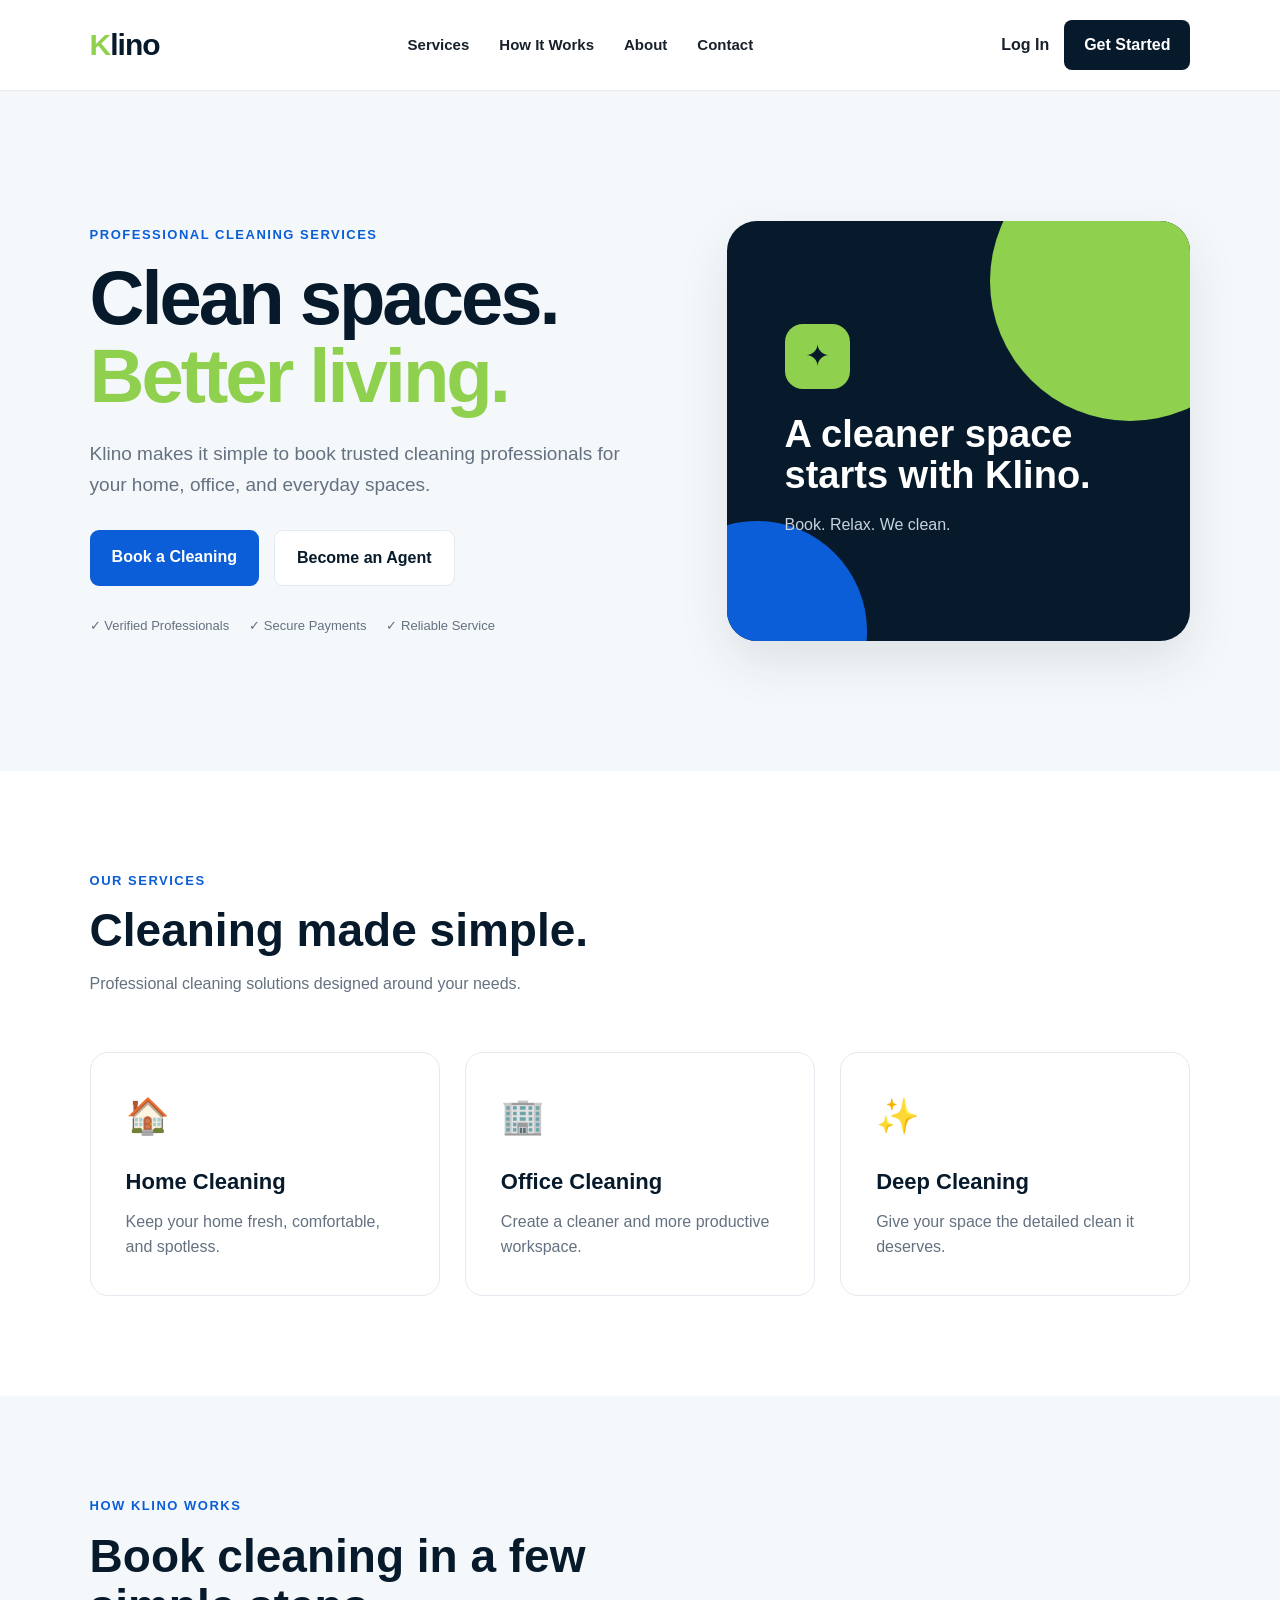
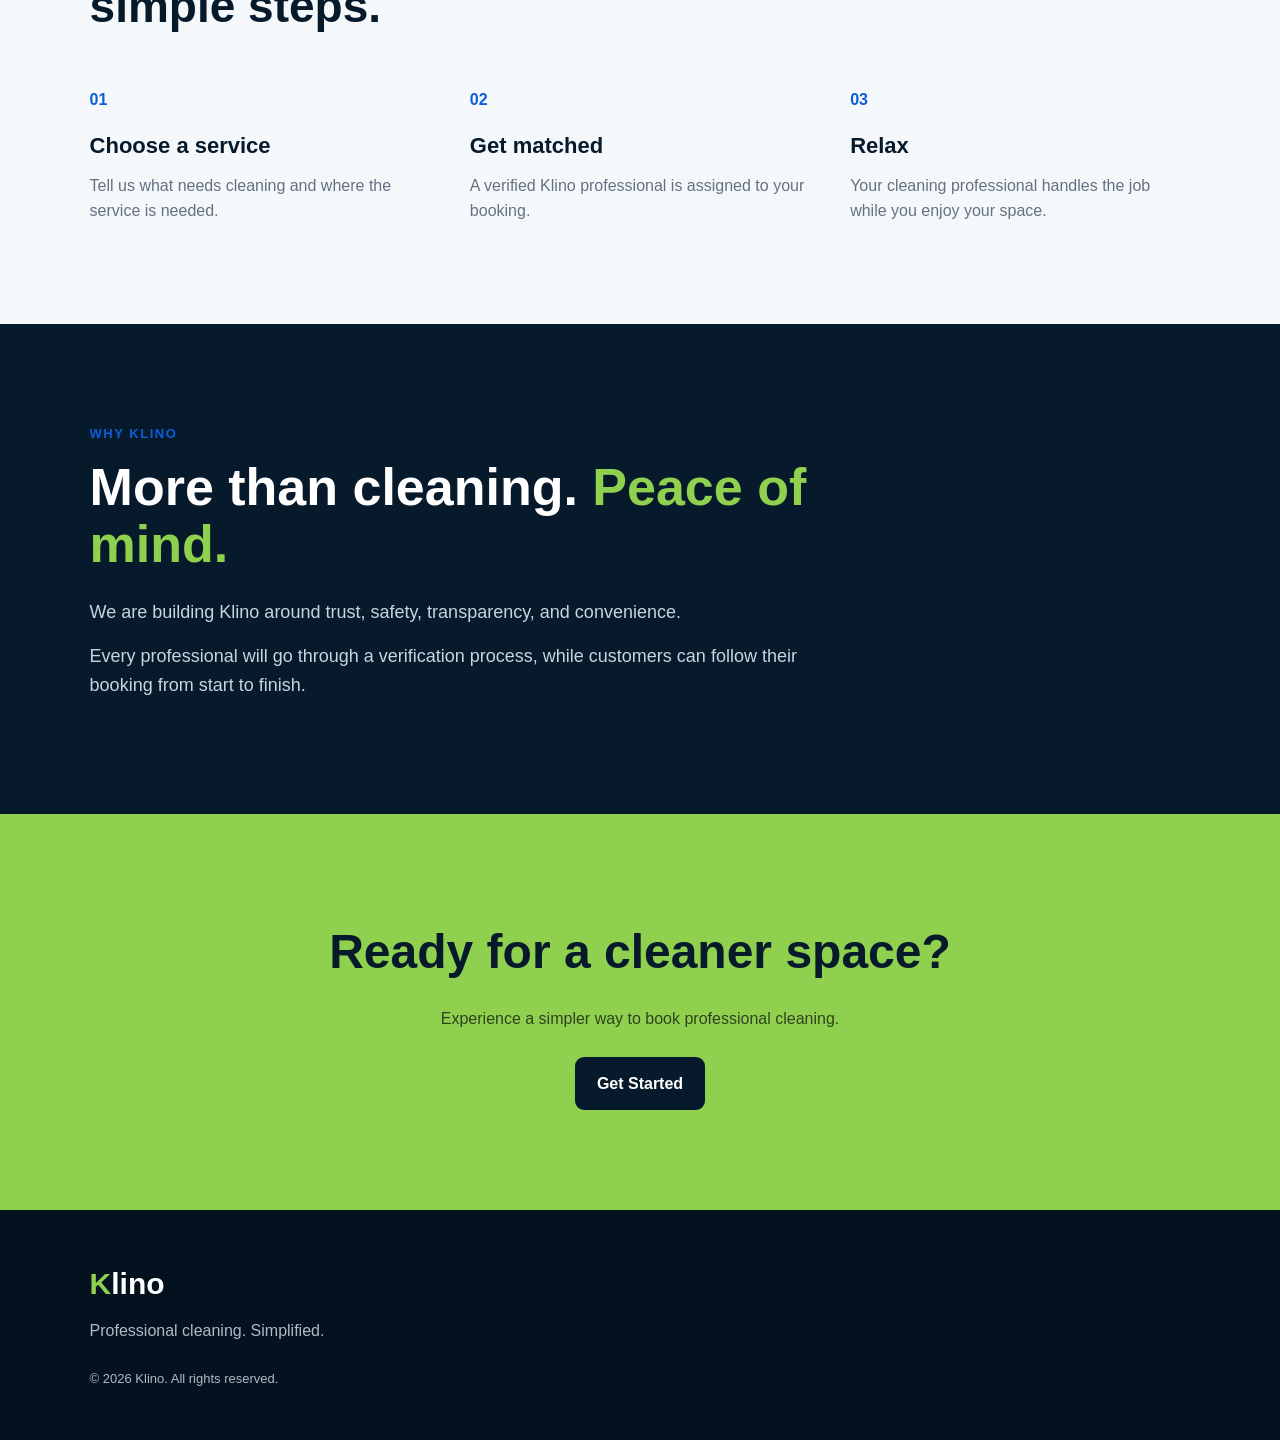
==== website/templates/index.html @ a7425a27 "website" ====
<!DOCTYPE html>
<html lang="en">
<head>
    <meta charset="UTF-8">
    <meta name="viewport" content="width=device-width, initial-scale=1.0">

    <title>Klino | Professional Cleaning Services</title>

    <meta
        name="description"
        content="Klino connects you with trusted professional cleaning services."
    >

    <link rel="stylesheet" href="../static/css/style.css">
</head>

<body>

    <!-- NAVIGATION -->
    <header class="navbar">
        <div class="logo">
            <span class="logo-k">K</span>lino
        </div>

        <nav>
            <a href="#services">Services</a>
            <a href="#how-it-works">How It Works</a>
            <a href="#about">About</a>
            <a href="#contact">Contact</a>
        </nav>

        <div class="nav-buttons">
            <a href="#" class="login-btn">Log In</a>
            <a href="#" class="signup-btn">Get Started</a>
        </div>
    </header>


    <!-- HERO SECTION -->
    <main>

        <section class="hero">

            <div class="hero-content">

                <p class="eyebrow">
                    PROFESSIONAL CLEANING SERVICES
                </p>

                <h1>
                    Clean spaces.
                    <span>Better living.</span>
                </h1>

                <p class="hero-text">
                    Klino makes it simple to book trusted cleaning
                    professionals for your home, office, and everyday spaces.
                </p>

                <div class="hero-buttons">
                    <a href="#" class="primary-btn">
                        Book a Cleaning
                    </a>

                    <a href="#" class="secondary-btn">
                        Become an Agent
                    </a>
                </div>

                <div class="trust-points">
                    <span>✓ Verified Professionals</span>
                    <span>✓ Secure Payments</span>
                    <span>✓ Reliable Service</span>
                </div>

            </div>


            <div class="hero-card">

                <div class="hero-card-inner">

                    <div class="clean-icon">
                        ✦
                    </div>

                    <h2>
                        A cleaner space
                        starts with Klino.
                    </h2>

                    <p>
                        Book. Relax. We clean.
                    </p>

                </div>

            </div>

        </section>


        <!-- SERVICES -->
        <section id="services" class="services">

            <div class="section-heading">

                <p class="eyebrow">
                    OUR SERVICES
                </p>

                <h2>
                    Cleaning made simple.
                </h2>

                <p>
                    Professional cleaning solutions designed
                    around your needs.
                </p>

            </div>


            <div class="service-grid">

                <div class="service-card">
                    <div class="service-icon">🏠</div>

                    <h3>Home Cleaning</h3>

                    <p>
                        Keep your home fresh, comfortable,
                        and spotless.
                    </p>
                </div>


                <div class="service-card">
                    <div class="service-icon">🏢</div>

                    <h3>Office Cleaning</h3>

                    <p>
                        Create a cleaner and more productive
                        workspace.
                    </p>
                </div>


                <div class="service-card">
                    <div class="service-icon">✨</div>

                    <h3>Deep Cleaning</h3>

                    <p>
                        Give your space the detailed clean
                        it deserves.
                    </p>
                </div>

            </div>

        </section>


        <!-- HOW IT WORKS -->
        <section id="how-it-works" class="how-it-works">

            <div class="section-heading">

                <p class="eyebrow">
                    HOW KLINO WORKS
                </p>

                <h2>
                    Book cleaning in a few simple steps.
                </h2>

            </div>


            <div class="steps">

                <div class="step">
                    <span>01</span>

                    <h3>Choose a service</h3>

                    <p>
                        Tell us what needs cleaning and
                        where the service is needed.
                    </p>
                </div>


                <div class="step">
                    <span>02</span>

                    <h3>Get matched</h3>

                    <p>
                        A verified Klino professional
                        is assigned to your booking.
                    </p>
                </div>


                <div class="step">
                    <span>03</span>

                    <h3>Relax</h3>

                    <p>
                        Your cleaning professional handles
                        the job while you enjoy your space.
                    </p>
                </div>

            </div>

        </section>


        <!-- ABOUT -->
        <section id="about" class="about">

            <div class="about-content">

                <p class="eyebrow">
                    WHY KLINO
                </p>

                <h2>
                    More than cleaning.
                    <span>Peace of mind.</span>
                </h2>

                <p>
                    We are building Klino around trust,
                    safety, transparency, and convenience.
                </p>

                <p>
                    Every professional will go through
                    a verification process, while customers
                    can follow their booking from start to finish.
                </p>

            </div>

        </section>


        <!-- CALL TO ACTION -->
        <section class="cta">

            <h2>
                Ready for a cleaner space?
            </h2>

            <p>
                Experience a simpler way to book professional cleaning.
            </p>

            <a href="#" class="primary-btn">
                Get Started
            </a>

        </section>

    </main>


    <!-- FOOTER -->
    <footer id="contact">

        <div class="footer-logo">
            <span class="logo-k">K</span>lino
        </div>

        <p>
            Professional cleaning. Simplified.
        </p>

        <p class="copyright">
            © 2026 Klino. All rights reserved.
        </p>

    </footer>

</body>
</html>
---- website/static/css/style.css ----
/* =========================
   K L I N O
   Main Website Styles
========================= */

:root {
    --navy: #071a2b;
    --blue: #0b5ed7;
    --green: #8fd14f;
    --white: #ffffff;
    --light: #f5f8fb;
    --text: #18212b;
    --muted: #647180;
    --border: #e5eaf0;
    --shadow: 0 20px 50px rgba(7, 26, 43, 0.10);
}

* {
    margin: 0;
    padding: 0;
    box-sizing: border-box;
}

html {
    scroll-behavior: smooth;
}

body {
    font-family: Arial, Helvetica, sans-serif;
    color: var(--text);
    background: var(--white);
    line-height: 1.6;
}

a {
    text-decoration: none;
    color: inherit;
}

/* =========================
   NAVIGATION
========================= */

.navbar {
    width: 100%;
    padding: 20px 7%;
    display: flex;
    align-items: center;
    justify-content: space-between;
    background: var(--white);
    border-bottom: 1px solid var(--border);
    position: sticky;
    top: 0;
    z-index: 1000;
}

.logo {
    font-size: 30px;
    font-weight: 800;
    letter-spacing: -1px;
    color: var(--navy);
}

.logo-k {
    color: var(--green);
}

.navbar nav {
    display: flex;
    gap: 30px;
}

.navbar nav a {
    color: var(--text);
    font-size: 15px;
    font-weight: 600;
}

.navbar nav a:hover {
    color: var(--blue);
}

.nav-buttons {
    display: flex;
    align-items: center;
    gap: 15px;
}

.login-btn {
    font-weight: 600;
}

.signup-btn {
    padding: 12px 20px;
    border-radius: 8px;
    background: var(--navy);
    color: var(--white);
    font-weight: 700;
}

/* =========================
   BUTTONS
========================= */

.primary-btn,
.secondary-btn {
    display: inline-block;
    padding: 14px 22px;
    border-radius: 9px;
    font-weight: 700;
    transition: 0.2s ease;
}

.primary-btn {
    background: var(--blue);
    color: var(--white);
}

.primary-btn:hover {
    transform: translateY(-2px);
}

.secondary-btn {
    background: var(--white);
    border: 1px solid var(--border);
    color: var(--navy);
}

.secondary-btn:hover {
    background: var(--light);
}

/* =========================
   HERO
========================= */

.hero {
    min-height: 680px;
    padding: 90px 7%;
    display: grid;
    grid-template-columns: 1.1fr 0.9fr;
    align-items: center;
    gap: 70px;
    background: var(--light);
}

.hero-content {
    max-width: 650px;
}

.eyebrow {
    margin-bottom: 14px;
    color: var(--blue);
    font-size: 13px;
    font-weight: 800;
    letter-spacing: 1.5px;
}

.hero h1 {
    font-size: clamp(48px, 6vw, 76px);
    line-height: 1.02;
    letter-spacing: -3px;
    color: var(--navy);
    margin-bottom: 25px;
}

.hero h1 span {
    color: var(--green);
    display: block;
}

.hero-text {
    max-width: 560px;
    font-size: 19px;
    color: var(--muted);
    margin-bottom: 30px;
}

.hero-buttons {
    display: flex;
    gap: 15px;
    flex-wrap: wrap;
}

.trust-points {
    margin-top: 30px;
    display: flex;
    gap: 20px;
    flex-wrap: wrap;
    font-size: 13px;
    color: var(--muted);
}

.hero-card {
    min-height: 420px;
    border-radius: 30px;
    background: var(--navy);
    display: flex;
    align-items: center;
    justify-content: center;
    box-shadow: var(--shadow);
    overflow: hidden;
    position: relative;
}

.hero-card::before {
    content: "";
    width: 280px;
    height: 280px;
    border-radius: 50%;
    background: var(--green);
    position: absolute;
    top: -80px;
    right: -80px;
}

.hero-card::after {
    content: "";
    width: 220px;
    height: 220px;
    border-radius: 50%;
    background: var(--blue);
    position: absolute;
    bottom: -100px;
    left: -80px;
}

.hero-card-inner {
    position: relative;
    z-index: 2;
    width: 75%;
    color: var(--white);
}

.clean-icon {
    width: 65px;
    height: 65px;
    border-radius: 18px;
    display: flex;
    align-items: center;
    justify-content: center;
    background: var(--green);
    color: var(--navy);
    font-size: 30px;
    margin-bottom: 25px;
}

.hero-card h2 {
    font-size: 38px;
    line-height: 1.1;
    margin-bottom: 15px;
}

.hero-card p {
    color: #c8d3df;
}

/* =========================
   GENERAL SECTIONS
========================= */

.services,
.how-it-works,
.about {
    padding: 100px 7%;
}

.section-heading {
    max-width: 650px;
    margin-bottom: 55px;
}

.section-heading h2 {
    color: var(--navy);
    font-size: 46px;
    line-height: 1.1;
    margin-bottom: 15px;
}

.section-heading p:last-child {
    color: var(--muted);
}

/* =========================
   SERVICES
========================= */

.service-grid {
    display: grid;
    grid-template-columns: repeat(3, 1fr);
    gap: 25px;
}

.service-card {
    padding: 35px;
    border: 1px solid var(--border);
    border-radius: 18px;
    background: var(--white);
    transition: 0.2s ease;
}

.service-card:hover {
    transform: translateY(-5px);
    box-shadow: var(--shadow);
}

.service-icon {
    font-size: 35px;
    margin-bottom: 20px;
}

.service-card h3 {
    color: var(--navy);
    margin-bottom: 10px;
    font-size: 22px;
}

.service-card p {
    color: var(--muted);
}

/* =========================
   HOW IT WORKS
========================= */

.how-it-works {
    background: var(--light);
}

.steps {
    display: grid;
    grid-template-columns: repeat(3, 1fr);
    gap: 40px;
}

.step span {
    display: inline-block;
    color: var(--blue);
    font-weight: 800;
    margin-bottom: 15px;
}

.step h3 {
    color: var(--navy);
    font-size: 22px;
    margin-bottom: 10px;
}

.step p {
    color: var(--muted);
}

/* =========================
   ABOUT
========================= */

.about {
    background: var(--navy);
    color: var(--white);
}

.about-content {
    max-width: 750px;
}

.about h2 {
    font-size: 52px;
    line-height: 1.1;
    margin-bottom: 25px;
}

.about h2 span {
    color: var(--green);
}

.about p:not(.eyebrow) {
    color: #c8d3df;
    margin-bottom: 15px;
    font-size: 18px;
}

/* =========================
   CTA
========================= */

.cta {
    padding: 100px 7%;
    text-align: center;
    background: var(--green);
}

.cta h2 {
    color: var(--navy);
    font-size: 48px;
    margin-bottom: 15px;
}

.cta p {
    color: #30431f;
    margin-bottom: 25px;
}

.cta .primary-btn {
    background: var(--navy);
}

/* =========================
   FOOTER
========================= */

footer {
    padding: 50px 7%;
    background: #04121f;
    color: var(--white);
}

.footer-logo {
    font-size: 30px;
    font-weight: 800;
    margin-bottom: 10px;
}

footer p {
    color: #aebbc7;
}

.copyright {
    margin-top: 25px;
    font-size: 13px;
}

/* =========================
   MOBILE
========================= */

@media (max-width: 850px) {

    .navbar {
        padding: 18px 5%;
    }

    .navbar nav {
        display: none;
    }

    .hero {
        grid-template-columns: 1fr;
        padding: 70px 5%;
    }

    .hero h1 {
        font-size: 52px;
    }

    .service-grid,
    .steps {
        grid-template-columns: 1fr;
    }

    .services,
    .how-it-works,
    .about {
        padding: 75px 5%;
    }

    .section-heading h2,
    .about h2,
    .cta h2 {
        font-size: 38px;
    }

    .hero-card {
        min-height: 350px;
    }
}
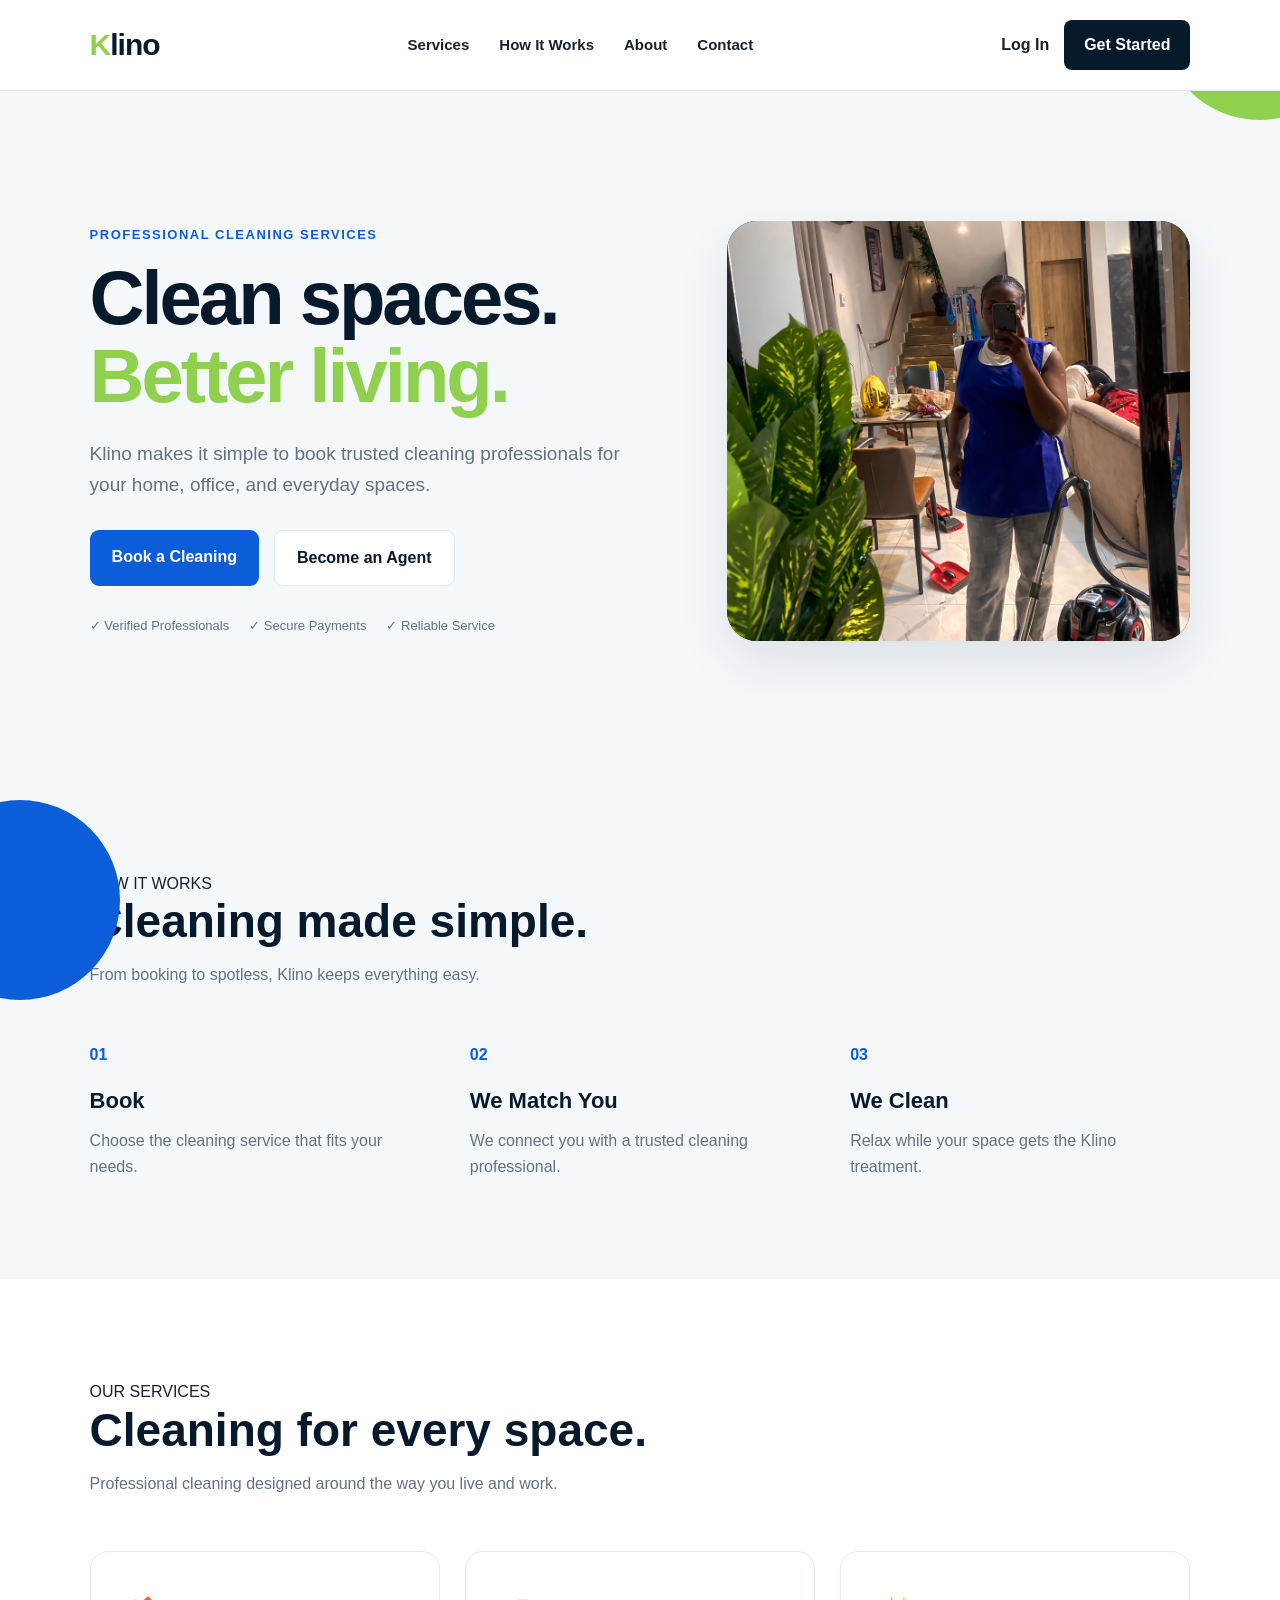
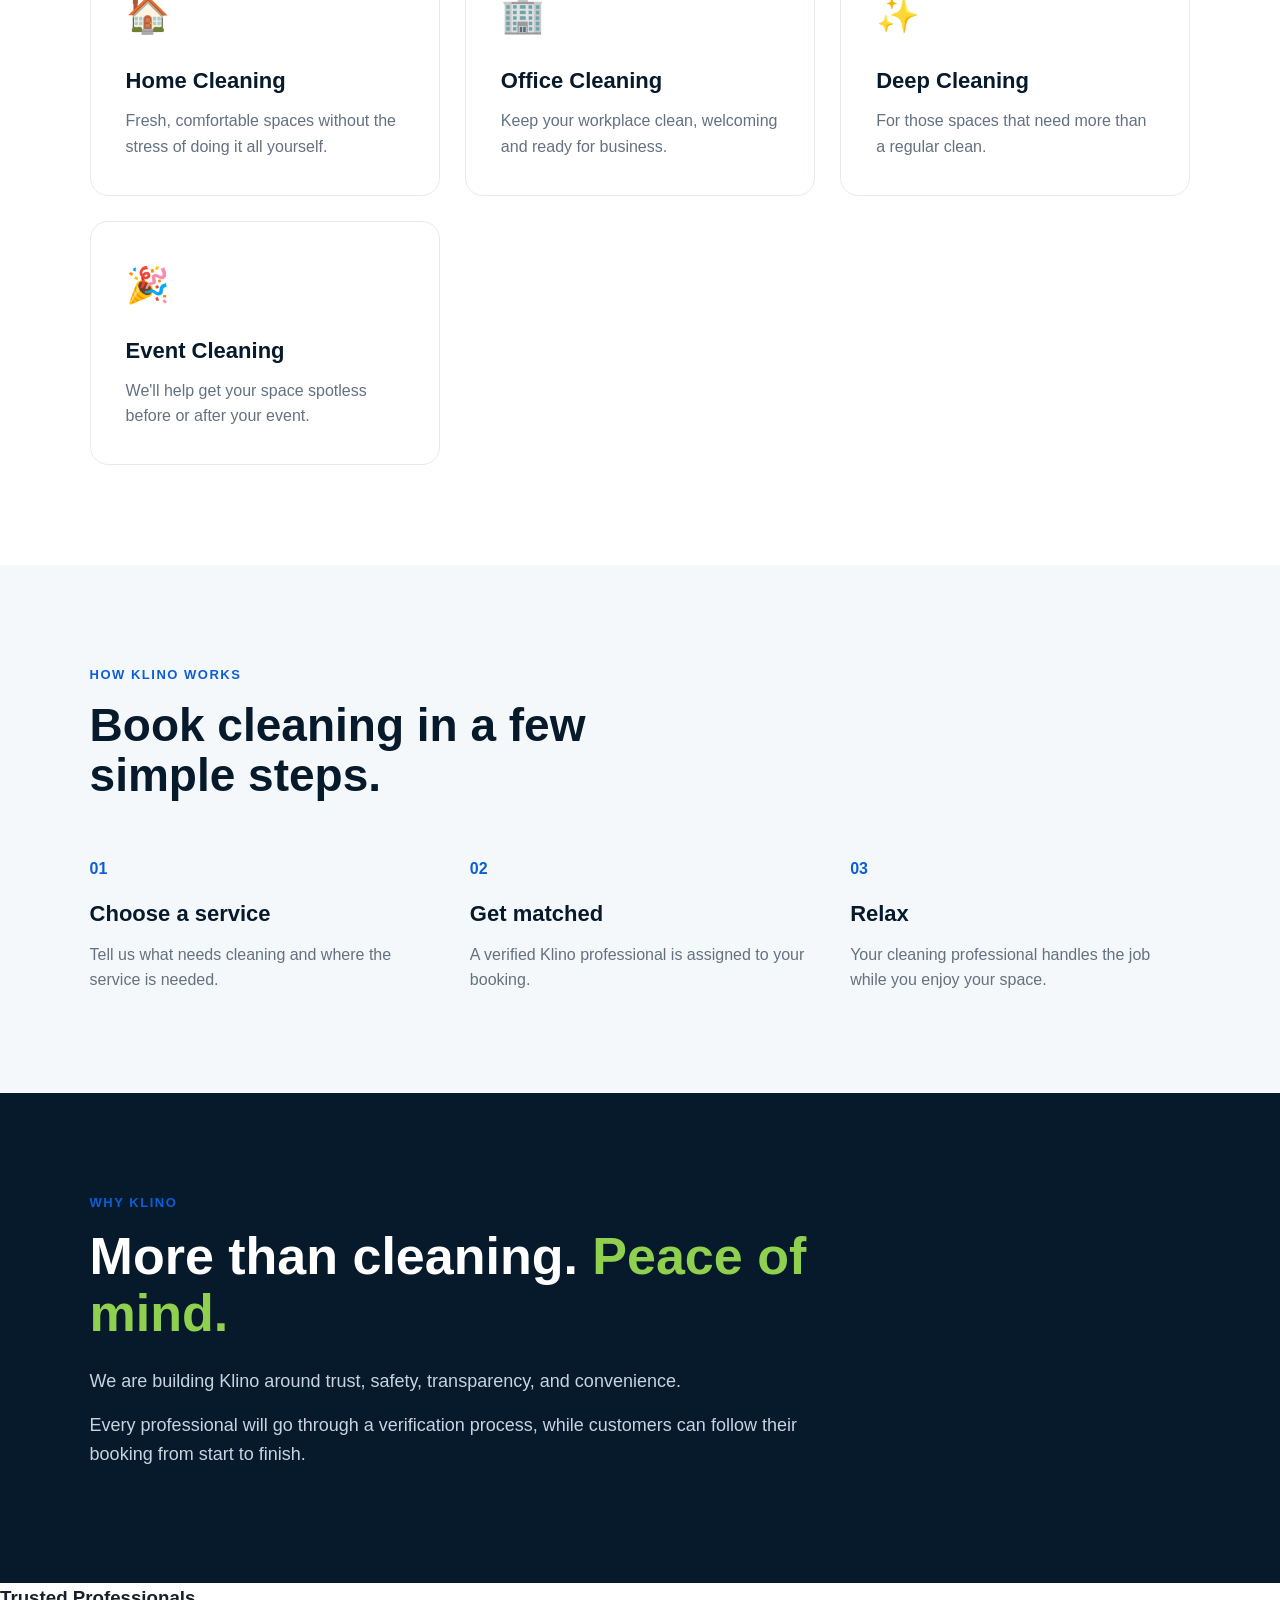
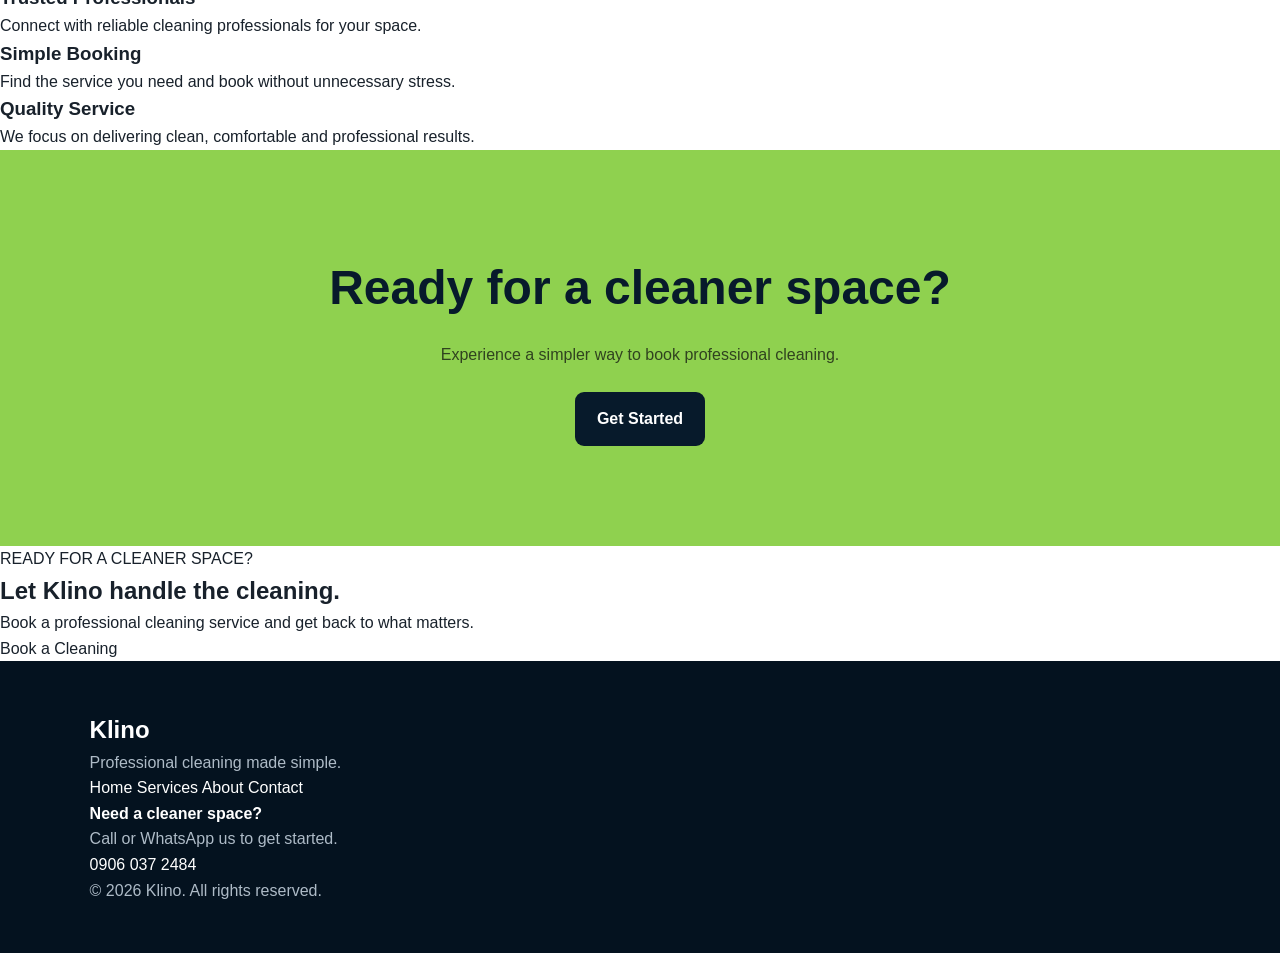
==== commit fdbbb087: "added together" ====
--- a/website/templates/index.html
+++ b/website/templates/index.html
@@ -77,90 +77,86 @@
 
 
             <div class="hero-card">
-
-                <div class="hero-card-inner">
-
-                    <div class="clean-icon">
-                        ✦
-                    </div>
-
-                    <h2>
-                        A cleaner space
-                        starts with Klino.
-                    </h2>
-
-                    <p>
-                        Book. Relax. We clean.
-                    </p>
-
-                </div>
+    <img
+        src="../static/images/klino-hero.png"
+        alt="Klino professional cleaning service"
+    >
+</div>
 
             </div>
 
         </section>
 
+<section class="how-it-works">
+
+    <div class="section-heading">
+        <span>HOW IT WORKS</span>
+        <h2>Cleaning made simple.</h2>
+        <p>From booking to spotless, Klino keeps everything easy.</p>
+    </div>
+
+    <div class="steps">
+
+        <div class="step">
+            <span class="step-number">01</span>
+            <h3>Book</h3>
+            <p>Choose the cleaning service that fits your needs.</p>
+        </div>
+
+        <div class="step">
+            <span class="step-number">02</span>
+            <h3>We Match You</h3>
+            <p>We connect you with a trusted cleaning professional.</p>
+        </div>
+
+        <div class="step">
+            <span class="step-number">03</span>
+            <h3>We Clean</h3>
+            <p>Relax while your space gets the Klino treatment.</p>
+        </div>
+
+    </div>
+
+</section>
 
         <!-- SERVICES -->
-        <section id="services" class="services">
-
-            <div class="section-heading">
-
-                <p class="eyebrow">
-                    OUR SERVICES
-                </p>
-
-                <h2>
-                    Cleaning made simple.
-                </h2>
-
-                <p>
-                    Professional cleaning solutions designed
-                    around your needs.
-                </p>
-
-            </div>
-
-
-            <div class="service-grid">
-
-                <div class="service-card">
-                    <div class="service-icon">🏠</div>
-
-                    <h3>Home Cleaning</h3>
-
-                    <p>
-                        Keep your home fresh, comfortable,
-                        and spotless.
-                    </p>
-                </div>
-
-
-                <div class="service-card">
-                    <div class="service-icon">🏢</div>
-
-                    <h3>Office Cleaning</h3>
-
-                    <p>
-                        Create a cleaner and more productive
-                        workspace.
-                    </p>
-                </div>
-
-
-                <div class="service-card">
-                    <div class="service-icon">✨</div>
-
-                    <h3>Deep Cleaning</h3>
-
-                    <p>
-                        Give your space the detailed clean
-                        it deserves.
-                    </p>
-                </div>
-
-            </div>
-
-        </section>
+        <section class="services">
+
+    <div class="section-heading">
+        <span>OUR SERVICES</span>
+        <h2>Cleaning for every space.</h2>
+        <p>Professional cleaning designed around the way you live and work.</p>
+    </div>
+
+    <div class="service-grid">
+
+        <div class="service-card">
+            <div class="service-icon">🏠</div>
+            <h3>Home Cleaning</h3>
+            <p>Fresh, comfortable spaces without the stress of doing it all yourself.</p>
+        </div>
+
+        <div class="service-card">
+            <div class="service-icon">🏢</div>
+            <h3>Office Cleaning</h3>
+            <p>Keep your workplace clean, welcoming and ready for business.</p>
+        </div>
+
+        <div class="service-card">
+            <div class="service-icon">✨</div>
+            <h3>Deep Cleaning</h3>
+            <p>For those spaces that need more than a regular clean.</p>
+        </div>
+
+        <div class="service-card">
+            <div class="service-icon">🎉</div>
+            <h3>Event Cleaning</h3>
+            <p>We'll help get your space spotless before or after your event.</p>
+        </div>
+
+    </div>
+
+</section>
 
 
         <!-- HOW IT WORKS -->
@@ -249,6 +245,37 @@
             </div>
 
         </section>
+        
+        <section class="why-klino">
+
+
+
+    <div class="why-grid">
+
+        <div class="why-card">
+            <h3>Trusted Professionals</h3>
+            <p>
+                Connect with reliable cleaning professionals for your space.
+            </p>
+        </div>
+
+        <div class="why-card">
+            <h3>Simple Booking</h3>
+            <p>
+                Find the service you need and book without unnecessary stress.
+            </p>
+        </div>
+
+        <div class="why-card">
+            <h3>Quality Service</h3>
+            <p>
+                We focus on delivering clean, comfortable and professional results.
+            </p>
+        </div>
+
+    </div>
+
+</section>
 
 
         <!-- CALL TO ACTION -->
@@ -269,24 +296,55 @@
         </section>
 
     </main>
+    
+    
 
 
     <!-- FOOTER -->
-    <footer id="contact">
-
-        <div class="footer-logo">
-            <span class="logo-k">K</span>lino
-        </div>
-
+    
+    </footer>
+
+<section class="cta-section">
+    <div class="cta-content">
+        <span>READY FOR A CLEANER SPACE?</span>
+        <h2>Let Klino handle the cleaning.</h2>
         <p>
-            Professional cleaning. Simplified.
+            Book a professional cleaning service and get back to what matters.
         </p>
 
-        <p class="copyright">
-            © 2026 Klino. All rights reserved.
+        <a href="/bookings/" class="cta-button">
+    Book a Cleaning
+</a>
+    </div>
+</section>
+
+<footer class="site-footer">
+
+    <div class="footer-brand">
+        <h2><span>K</span>lino</h2>
+        <p>
+            Professional cleaning made simple.
         </p>
-
-    </footer>
+    </div>
+
+    <div class="footer-links">
+        <a href="#">Home</a>
+        <a href="#">Services</a>
+        <a href="#">About</a>
+        <a href="#">Contact</a>
+    </div>
+
+    <div class="footer-contact">
+        <strong>Need a cleaner space?</strong>
+        <p>Call or WhatsApp us to get started.</p>
+        <a href="tel:+2349060372484">0906 037 2484</a>
+    </div>
+
+    <div class="footer-bottom">
+        <p>© 2026 Klino. All rights reserved.</p>
+    </div>
+
+</footer>
 
 </body>
 </html>
--- a/website/static/css/style.css
+++ b/website/static/css/style.css
@@ -194,19 +194,22 @@
 .hero-card {
     min-height: 420px;
     border-radius: 30px;
-    background: var(--navy);
-    display: flex;
-    align-items: center;
-    justify-content: center;
-    box-shadow: var(--shadow);
     overflow: hidden;
-    position: relative;
+    background: #071a2b;
+    box-shadow: 0 20px 50px rgba(7, 26, 43, 0.10);
+}
+
+.hero-card img {
+    width: 100%;
+    height: 420px;
+    object-fit: cover;
+    display: block;
 }
 
 .hero-card::before {
     content: "";
-    width: 280px;
-    height: 280px;
+    width: 200px;
+    height: 200px;
     border-radius: 50%;
     background: var(--green);
     position: absolute;
@@ -216,8 +219,8 @@
 
 .hero-card::after {
     content: "";
-    width: 220px;
-    height: 220px;
+    width: 200px;
+    height: 200px;
     border-radius: 50%;
     background: var(--blue);
     position: absolute;
@@ -472,4 +475,552 @@
     .hero-card {
         min-height: 350px;
     }
+    
+    .hero-card img {
+    width: 100%;
+    height: 100%;
+    object-fit: cover;
+    display: block;
+}
+
+/* How Klino Works */
+
+.how-it-works {
+    padding: 90px 0;
+    background: #ffffff;
+}
+
+.section-heading {
+    max-width: 650px;
+    margin-bottom: 50px;
+}
+
+.section-heading span {
+    color: var(--green);
+    font-size: 13px;
+    font-weight: 700;
+    letter-spacing: 2px;
+}
+
+.section-heading h2 {
+    margin: 12px 0;
+    font-size: 42px;
+    color: var(--black);
+}
+
+.section-heading p {
+    color: #64748b;
+    font-size: 17px;
+}
+
+.steps {
+    display: grid;
+    grid-template-columns: repeat(3, 1fr);
+    gap: 25px;
+}
+
+.step {
+    padding: 30px;
+    border: 1px solid #e5e7eb;
+    border-radius: 20px;
+    background: #ffffff;
+}
+
+.step-number {
+    display: inline-block;
+    margin-bottom: 20px;
+    color: var(--blue);
+    font-size: 14px;
+    font-weight: 800;
+}
+
+.step h3 {
+    margin-bottom: 10px;
+    font-size: 22px;
+    color: var(--black);
+}
+
+.step p {
+    color: #64748b;
+    line-height: 1.7;
+}
+
+.how-it-works {
+    padding: 90px 0;
+    background: #ffffff;
+}
+
+.section-heading {
+    max-width: 650px;
+    margin-bottom: 50px;
+}
+
+.section-heading span {
+    color: var(--green);
+    font-size: 0.8rem;
+    font-weight: 800;
+    letter-spacing: 2px;
+}
+
+.section-heading h2 {
+    margin: 10px 0;
+    font-size: 2.5rem;
+    color: #071a2b;
+}
+
+.section-heading p {
+    color: #667085;
+    font-size: 1rem;
+}
+
+.steps {
+    display: grid;
+    grid-template-columns: repeat(3, 1fr);
+    gap: 24px;
+}
+
+.step {
+    padding: 30px;
+    border: 1px solid #e6eaf0;
+    border-radius: 20px;
+    background: #ffffff;
+}
+
+.step-number {
+    color: var(--green);
+    font-size: 0.85rem;
+    font-weight: 800;
+}
+
+.step h3 {
+    margin: 15px 0 10px;
+    color: #071a2b;
+}
+
+.step p {
+    color: #667085;
+    line-height: 1.6;
+
+@media (max-width: 700px) {
+
+    .how-it-works {
+        padding: 60px 20px;
+    }
+
+    .section-heading {
+        margin-bottom: 35px;
+    }
+
+    .section-heading h2 {
+        font-size: 2rem;
+        line-height: 1.15;
+    }
+
+    .section-heading p {
+        line-height: 1.6;
+    }
+
+    .steps {
+        grid-template-columns: 1fr;
+        gap: 18px;
+    }
+
+    .step {
+        padding: 28px;
+    }
+
+    .step h3 {
+        font-size: 1.4rem;
+    }
+
+    .step p {
+        line-height: 1.6;
+    }
+}
+
+.services {
+    padding: 90px 0;
+    background: #f7f9fc;
+}
+
+.service-grid {
+    display: grid;
+    grid-template-columns: repeat(4, 1fr);
+    gap: 20px;
+}
+
+.service-card {
+    padding: 30px;
+    background: #ffffff;
+    border: 1px solid #e6eaf0;
+    border-radius: 22px;
+}
+
+.service-icon {
+    font-size: 2rem;
+    margin-bottom: 20px;
+}
+
+.service-card h3 {
+    color: #071a2b;
+    margin-bottom: 10px;
+}
+
+.service-card p {
+    color: #667085;
+    line-height: 1.6;
+
+@media (max-width: 700px) {
+
+    .services {
+        padding: 60px 20px;
+    }
+
+    .service-grid {
+        grid-template-columns: 1fr;
+        gap: 16px;
+    }
+
+    .service-card {
+        padding: 25px;
+    }
+
+}
+
+.cta-section {
+    padding: 90px 20px;
+    background: #071a2b;
+    text-align: center;
+}
+
+.cta-content {
+    max-width: 700px;
+    margin: 0 auto;
+}
+
+.cta-content span {
+    color: var(--green);
+    font-size: 0.8rem;
+    font-weight: 800;
+    letter-spacing: 2px;
+}
+
+.cta-content h2 {
+    margin: 15px 0;
+    color: #ffffff;
+    font-size: 2.6rem;
+    line-height: 1.15;
+}
+
+.cta-content p {
+    color: #cbd5e1;
+    line-height: 1.6;
+    margin-bottom: 30px;
+}
+
+.cta-button {
+    display: inline-block;
+    padding: 15px 28px;
+    background: var(--green);
+    color: #071a2b;
+    text-decoration: none;
+    border-radius: 10px;
+    font-weight: 800;
+}
+
+.site-footer {
+    padding: 70px 20px 25px;
+    background: #ffffff;
+    border-top: 1px solid #e6eaf0;
+}
+
+.footer-brand h2 {
+    margin: 0;
+    color: #071a2b;
+    font-size: 2rem;
+}
+
+.footer-brand h2 span {
+    color: var(--green);
+}
+
+.footer-brand p {
+    color: #667085;
+}
+
+.footer-links {
+    display: flex;
+    gap: 25px;
+    margin: 30px 0;
+}
+
+.footer-links a {
+    color: #071a2b;
+    text-decoration: none;
+    font-weight: 600;
+}
+
+.footer-contact {
+    margin-bottom: 40px;
+}
+
+.footer-contact strong {
+    color: #071a2b;
+}
+
+.footer-contact p {
+    color: #667085;
+}
+
+.footer-contact a {
+    color: var(--green);
+    font-weight: 800;
+    text-decoration: none;
+}
+
+.footer-bottom {
+    padding-top: 20px;
+    border-top: 1px solid #e6eaf0;
+    color: #98a2b3;
+    font-size: 0.85rem;
+
+@media (max-width: 700px) {
+
+    .footer-links {
+        flex-direction: column;
+        gap: 15px;
+    }
+
+    .site-footer {
+        padding-top: 55px;
+    }
+
+}
+
+html {
+    overflow-x: hidden;
+}
+
+body {
+    margin: 0;
+    overflow-x: hidden;
+}
+
+.cta-section {
+    padding: 90px 20px !important;
+    background: #071a2b !important;
+    color: #ffffff;
+    text-align: center;
+}
+
+.cta-content {
+    max-width: 700px;
+    margin: 0 auto;
+}
+
+.cta-content span {
+    color: var(--green);
+}
+
+.cta-content h2 {
+    color: #ffffff;
+}
+
+.cta-content p {
+    color: #cbd5e1;
+}
+
+.cta-button {
+    display: inline-block;
+    padding: 15px 28px;
+    background: var(--green);
+    color: #071a2b;
+    text-decoration: none;
+    border-radius: 10px;
+    font-weight: 800;
+}
+
+.why-klino {
+    padding: 90px 20px;
+    background: #ffffff;
+}
+
+.why-grid {
+    display: grid;
+    grid-template-columns: repeat(3, 1fr);
+    gap: 20px;
+}
+
+.why-card {
+    padding: 30px;
+    border-radius: 22px;
+    background: #f7f9fc;
+    border: 1px solid #e6eaf0;
+}
+
+.why-card h3 {
+    color: #071a2b;
+    margin-bottom: 12px;
+}
+
+.why-card p {
+    color: #667085;
+    line-height: 1.6;
+}
+
+@media (max-width: 700px) {
+
+    .why-klino {
+        padding: 60px 20px;
+    }
+
+    .why-grid {
+        grid-template-columns: 1fr;
+        gap: 16px;
+    }
+
+}
+.booking-header {
+    height: 80px;
+    padding: 0 6%;
+    display: flex;
+    align-items: center;
+    justify-content: space-between;
+    background: #ffffff;
+    border-bottom: 1px solid #e6eaf0;
+}
+
+.booking-logo {
+    color: #071a2b;
+    font-size: 2rem;
+    font-weight: 800;
+    text-decoration: none;
+}
+
+.booking-logo span {
+    color: var(--green);
+}
+
+.back-home {
+    color: #071a2b;
+    text-decoration: none;
+    font-weight: 700;
+}
+
+.booking-page {
+    max-width: 800px;
+    margin: 0 auto;
+    padding: 80px 20px;
+}
+
+.booking-intro {
+    margin-bottom: 45px;
+}
+
+.booking-intro > span {
+    color: var(--green);
+    font-size: 0.8rem;
+    font-weight: 800;
+    letter-spacing: 2px;
+}
+
+.booking-intro h1 {
+    color: #071a2b;
+    font-size: 3rem;
+    line-height: 1.15;
+    margin: 12px 0;
+}
+
+.booking-intro h1 strong {
+    color: var(--green);
+}
+
+.booking-intro p {
+    color: #667085;
+    font-size: 1.05rem;
+    line-height: 1.6;
+}
+
+.booking-form {
+    padding: 35px;
+    background: #ffffff;
+    border: 1px solid #e6eaf0;
+    border-radius: 24px;
+    box-shadow: 0 20px 50px rgba(7, 26, 43, 0.08);
+}
+
+.form-group {
+    margin-bottom: 24px;
+}
+
+.form-row {
+    display: grid;
+    grid-template-columns: 1fr 1fr;
+    gap: 20px;
+}
+
+.form-group label {
+    display: block;
+    margin-bottom: 8px;
+    color: #071a2b;
+    font-weight: 700;
+}
+
+.form-group input,
+.form-group select,
+.form-group textarea {
+    width: 100%;
+    box-sizing: border-box;
+    padding: 14px;
+    border: 1px solid #d0d5dd;
+    border-radius: 10px;
+    background: #ffffff;
+    color: #071a2b;
+    font: inherit;
+}
+
+.form-group textarea {
+    resize: vertical;
+}
+
+.booking-button {
+    width: 100%;
+    padding: 16px;
+    border: none;
+    border-radius: 10px;
+    background: var(--green);
+    color: #071a2b;
+    font-size: 1rem;
+    font-weight: 800;
+    cursor: pointer;
+}
+
+.booking-button:hover {
+    opacity: 0.9;
+}
+
+@media (max-width: 700px) {
+
+    .booking-header {
+        padding: 0 20px;
+    }
+
+    .booking-page {
+        padding: 55px 20px;
+    }
+
+    .booking-intro h1 {
+        font-size: 2.2rem;
+    }
+
+    .booking-form {
+        padding: 24px;
+    }
+
+    .form-row {
+        grid-template-columns: 1fr;
+        gap: 0;
+    }
+
+}
 }
